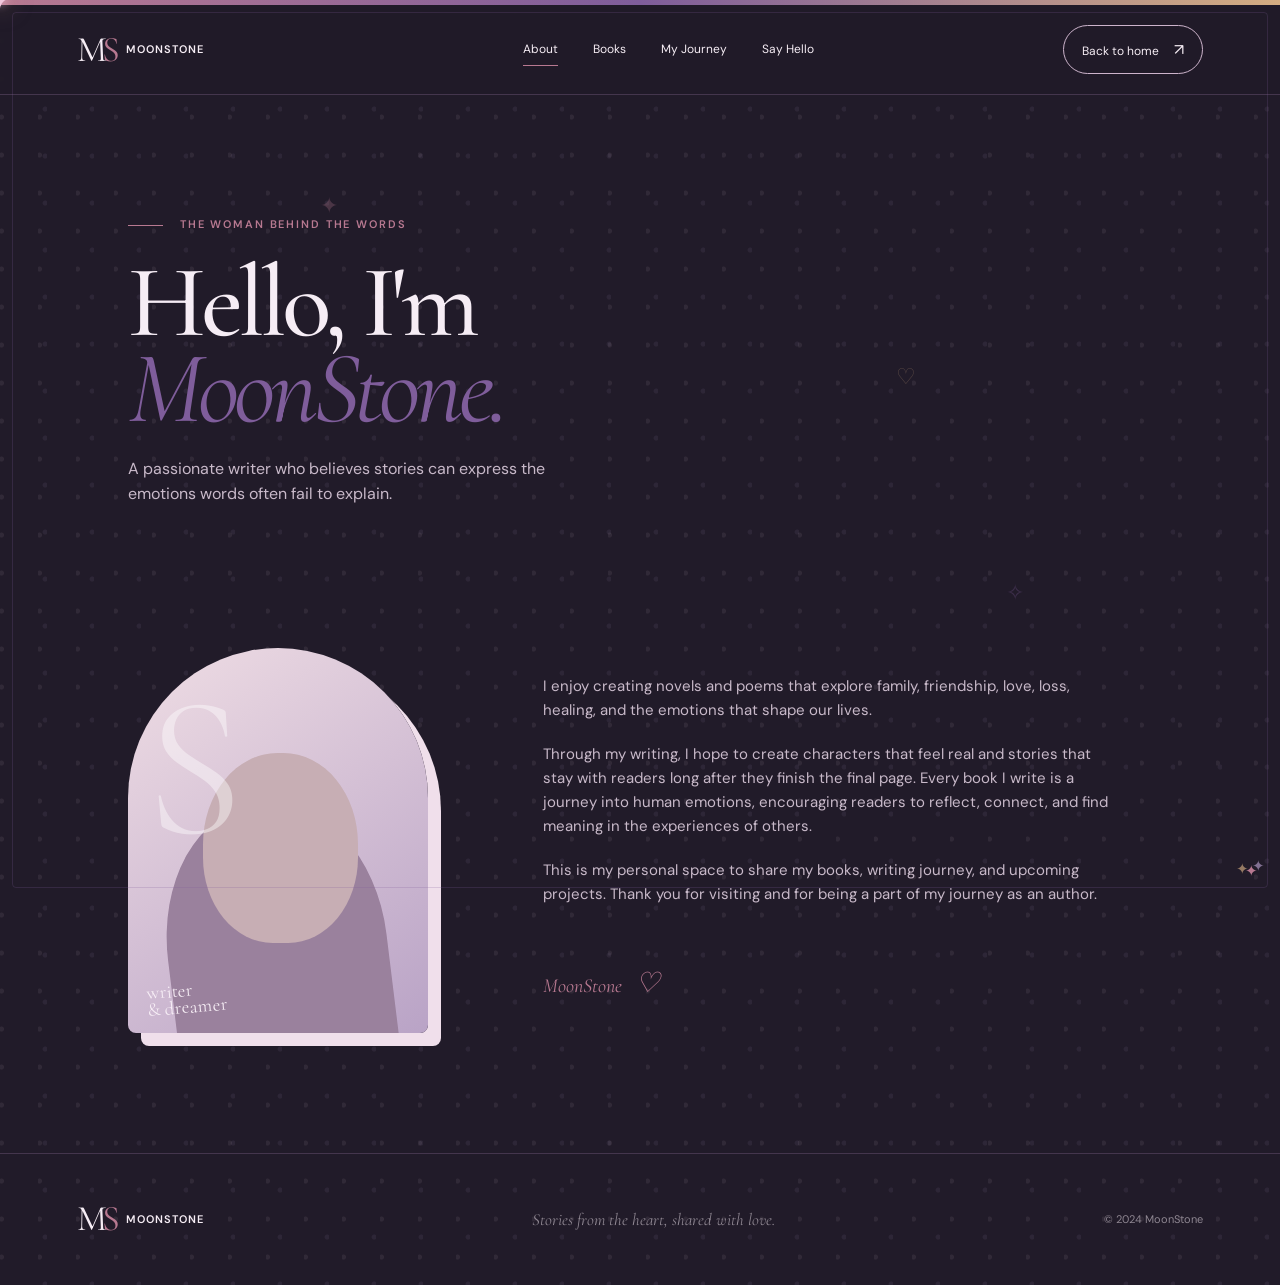
==== about.html @ 5fb84094 "Update author branding to MoonStone" ====
<!doctype html><html lang="en"><head><meta charset="UTF-8" /><meta name="viewport" content="width=device-width, initial-scale=1.0" /><title>About — Shravani Veldurthi</title><link rel="preconnect" href="https://fonts.googleapis.com" /><link rel="preconnect" href="https://fonts.gstatic.com" crossorigin /><link href="https://fonts.googleapis.com/css2?family=Cormorant+Garamond:wght@400;500;600;700&family=DM+Sans:wght@400;500;600;700&display=swap" rel="stylesheet" /><link rel="stylesheet" href="styles.css" /></head><body><div class="topline"></div><header class="site-header"><a class="brand" href="index.html"><span class="brand-mark">S<span>V</span></span><span class="brand-name">Shravani<br /><em>Veldurthi</em></span></a><nav class="nav" id="site-nav"><a href="about.html" class="active">About</a><a href="books.html">Books</a><a href="journey.html">My Journey</a><a href="contact.html">Say Hello</a></nav><a class="nav-cta" href="index.html">Back to home <span>↗</span></a><button class="menu-button" aria-label="Open menu" aria-expanded="false">☰</button></header><main class="inner-page simple-page"><section class="page-hero"><p class="eyebrow"><span class="eyebrow-line"></span> The woman behind the words</p><h1>Hello, I'm<br /><i>Shravani.</i></h1><p>A passionate writer who believes stories can express the emotions words often fail to explain.</p></section><section class="simple-content"><div class="portrait small-portrait"><div class="portrait-letter">S</div><div class="portrait-doodle">writer<br />& dreamer</div></div><div><p>I enjoy creating novels and poems that explore family, friendship, love, loss, healing, and the emotions that shape our lives.</p><p>Through my writing, I hope to create characters that feel real and stories that stay with readers long after they finish the final page. Every book I write is a journey into human emotions, encouraging readers to reflect, connect, and find meaning in the experiences of others.</p><p>This is my personal space to share my books, writing journey, and upcoming projects. Thank you for visiting and for being a part of my journey as an author.</p><div class="signature">Shravani <span>♡</span></div></div></section></main><footer class="footer"><div class="brand"><span class="brand-mark">S<span>V</span></span><span class="brand-name">Shravani<br /><em>Veldurthi</em></span></div><p>Stories from the heart, shared with love.</p><span>© 2024 Shravani Veldurthi</span></footer><script src="script.js"></script></body></html>
---- styles.css ----
:root{--ink:#2e2634;--lavender:#c1a8d7;--lavender-dark:#7f5d9b;--lilac:#f4edf6;--cream:#fffafc;--muted:#756d79;--white:#fff;--blush:#ead0dc;--rose:#b87991;--gold:#d4ad82}*{box-sizing:border-box}html{scroll-behavior:smooth}body{margin:0;background:var(--cream);color:var(--ink);font-family:'DM Sans',sans-serif;font-size:15px;line-height:1.6;background-image:radial-gradient(circle at 4% 8%,rgba(234,208,220,.24) 0 2px,transparent 3px),radial-gradient(circle at 96% 32%,rgba(193,168,215,.18) 0 2px,transparent 3px);background-size:38px 38px,47px 47px}.topline{height:5px;background:linear-gradient(90deg,var(--rose),var(--lavender-dark),var(--gold))}.site-header{height:90px;display:flex;align-items:center;justify-content:space-between;padding:0 6vw;border-bottom:1px solid #eadfe9;background:rgba(255,250,252,.92);position:sticky;top:0;z-index:5;backdrop-filter:blur(12px)}.brand{display:flex;align-items:center;gap:11px;color:var(--ink);text-decoration:none}.brand-mark{font-family:'Cormorant Garamond',serif;font-size:36px;line-height:1;letter-spacing:-5px}.brand-mark span{color:var(--rose)}.brand-name{font-size:11px;line-height:1.1;letter-spacing:.09em;text-transform:uppercase;font-weight:600}.brand-name em{font-family:'Cormorant Garamond',serif;font-size:16px;text-transform:none;letter-spacing:.03em;font-weight:600}.nav{display:flex;gap:35px;margin-left:70px}.nav a,.nav-cta{font-size:12px;color:var(--ink);text-decoration:none}.nav a{position:relative}.nav a:after{content:'';position:absolute;bottom:-7px;left:0;width:0;height:1px;background:var(--rose);transition:.3s}.nav a:hover:after{width:100%}.nav-cta{border:1px solid #cdb4cc;border-radius:30px;padding:11px 18px}.nav-cta span,.button span{font-size:16px;margin-left:12px}.menu-button{display:none;border:0;background:transparent;font-size:22px}.section-pad{padding:110px 10vw}.hero{min-height:650px;display:grid;grid-template-columns:1fr 1fr;gap:7vw;align-items:center;padding-top:86px;position:relative}.hero:after{content:'✿';position:absolute;right:5vw;bottom:45px;color:var(--rose);font-size:24px;opacity:.55;transform:rotate(18deg)}.eyebrow,.kicker{font-size:11px;letter-spacing:.17em;text-transform:uppercase;color:var(--rose);font-weight:600}.eyebrow-line{display:inline-block;width:35px;height:1px;background:currentColor;vertical-align:middle;margin-right:12px}.hero h1{font-family:'Cormorant Garamond',serif;font-size:clamp(62px,6.5vw,100px);font-weight:500;line-height:.87;letter-spacing:-.05em;margin:26px 0 28px}.hero h1 i,.about h2 i,.book h2 i,.journey h2 i{font-weight:400;color:var(--lavender-dark)}.hero-intro{max-width:410px;color:var(--muted);font-size:16px}.hero-actions{display:flex;align-items:center;gap:28px;margin-top:38px}.button{display:inline-flex;align-items:center;padding:15px 19px;text-decoration:none;font-size:12px;font-weight:600;letter-spacing:.02em;transition:transform .25s,background .25s;border-radius:3px}.button:hover{transform:translateY(-3px)}.button-dark{background:var(--ink);color:#fff;border-radius:30px;box-shadow:0 8px 20px rgba(46,38,52,.14)}.button-light{background:var(--blush);color:#2d2537;margin-top:35px;border-radius:30px}.button-white{background:#fff;color:var(--ink);margin-top:28px;border-radius:30px}.text-link{font-size:12px;text-decoration:none;color:var(--ink)}.text-link span{color:var(--rose);margin-left:10px}.underlined{display:inline-block;border-bottom:1px solid #c6a3b3;padding-bottom:4px;margin-top:14px}.hero-art{height:480px;background:#b6a0cf;position:relative;overflow:hidden;border-radius:145px 145px 5px 5px;box-shadow:18px 18px 0 rgba(234,208,220,.55);background:radial-gradient(circle at 70% 30%,#efd8e9 0 4%,transparent 5%),linear-gradient(145deg,#bda0d5,#765b96)}.hero-art:before{content:'♡';position:absolute;top:26px;left:31px;color:#f8e7ec;font-size:28px;opacity:.7}.hero-art:after{content:'✿';position:absolute;right:28px;bottom:30px;color:#f2d8b1;font-size:30px;opacity:.8}.moon{position:absolute;width:255px;height:255px;border-radius:50%;background:#f4e8da;right:15%;top:65px;box-shadow:0 0 0 1px #f5e9dc,0 0 40px rgba(255,245,228,.45)}.moon:after{content:'';position:absolute;width:255px;height:255px;border-radius:50%;background:#9177af;right:-18px;top:-10px}.hero-orbit{position:absolute;border:1px solid rgba(255,255,255,.5);border-radius:50%;transform:rotate(-25deg)}.orbit-one{width:510px;height:150px;right:-60px;top:118px}.orbit-two{width:580px;height:175px;right:-90px;top:100px;opacity:.5}.star{position:absolute;color:#fdf1df;font-size:15px}.star:after{content:'✦'}.star-a{top:72px;left:16%}.star-b{top:200px;right:9%}.star-c{top:38px;right:10%;font-size:10px}.star-d{top:307px;left:9%;font-size:9px}.balcony-scene{position:absolute;bottom:0;left:0;width:100%;height:170px;background:#50415c}.building{position:absolute;bottom:0;background:#655470;width:140px;height:220px}.building-left{left:-15px}.building-right{right:-10px;width:200px;height:150px}.window{position:absolute;width:15px;height:26px;background:#d2b886;box-shadow:0 0 13px #e1c890}.w-1{top:40px;left:47px}.w-2{top:94px;left:75px}.w-3{top:135px;left:32px}.w-4{top:34px;left:40px}.w-5{top:78px;left:110px}.balcony-rail{position:absolute;bottom:48px;left:30%;width:68%;height:43px;border-top:6px solid #d1b78e;display:flex;justify-content:space-around}.balcony-rail span{height:38px;width:4px;background:#d1b78e}.balcony-rail b{position:absolute;width:125px;height:62px;border:4px solid #d1b78e;border-bottom:0;right:10%;top:-49px}.balcony-plant{position:absolute;bottom:48px;right:24%;color:#aea58a}.balcony-plant i{position:absolute;background:#99a98e;width:18px;height:50px;border-radius:80% 0 80% 0;bottom:0;transform:rotate(-35deg);left:5px}.balcony-plant i:nth-child(2){transform:rotate(35deg);left:18px}.balcony-plant i:nth-child(3){transform:rotate(5deg);left:35px}.balcony-plant em{position:absolute;width:48px;height:15px;border-radius:50%;background:#76625f;bottom:-7px;left:2px}.art-caption{position:absolute;left:30px;bottom:20px;color:#f9eee2;font-family:'Cormorant Garamond',serif;font-style:italic;font-size:16px;line-height:1.1}.marquee{background:linear-gradient(90deg,#7f5d9b,#a87598,#7f5d9b);color:#fff6fb;padding:15px 0;overflow:hidden;white-space:nowrap;display:flex;justify-content:space-around;letter-spacing:.12em;text-transform:uppercase;font-size:10px}.marquee b{color:#f2d8b1}.section-label{font-size:10px;color:#8f8592;letter-spacing:.15em;text-transform:uppercase;border-top:1px solid #ded7df;padding-top:16px}.section-flourish{float:right;font-size:17px;color:var(--rose);letter-spacing:0}.about-layout{display:grid;grid-template-columns:1fr 1.25fr;gap:11vw;align-items:center;margin-top:80px}.portrait-wrap{position:relative;width:300px;justify-self:center}.portrait{height:385px;background:linear-gradient(145deg,#efdde4,#b9a3c6);position:relative;overflow:hidden;border-radius:150px 150px 8px 8px;box-shadow:13px 13px 0 #f0dfeb}.portrait:before{content:'';position:absolute;width:220px;height:300px;background:#9a819d;border-radius:48% 48% 0 0;bottom:-70px;left:40px;transform:rotate(-7deg)}.portrait:after{content:'';position:absolute;width:155px;height:190px;background:#c7aeb4;border-radius:48% 48% 45% 45%;bottom:90px;left:75px}.portrait-letter{font-family:'Cormorant Garamond';font-size:200px;position:absolute;z-index:1;color:rgba(255,255,255,.42);top:-40px;left:17px}.portrait-doodle{position:absolute;z-index:2;left:19px;bottom:18px;color:#f6edf5;font-family:'Cormorant Garamond';font-size:19px;line-height:.9;transform:rotate(-5deg)}.portrait-note{position:absolute;right:-35px;bottom:30px;font-family:'Cormorant Garamond';font-style:italic;color:var(--rose);font-size:19px;transform:rotate(-8deg)}.about h2,.book h2,.journey h2{font-family:'Cormorant Garamond',serif;font-size:clamp(44px,5vw,70px);line-height:.92;font-weight:500;letter-spacing:-.04em;margin:20px 0 30px}.about-copy>p:not(.kicker){color:var(--muted);max-width:560px}.book{background:#44344f;color:#f9f2ed;position:relative;overflow:hidden}.book:after{content:'✿';position:absolute;right:9vw;top:80px;color:#d4ad82;font-size:44px;opacity:.25}.light-label{color:#b6a9bb;border-color:#756a7d}.book-layout{display:grid;grid-template-columns:1fr 1fr;gap:10vw;align-items:center;margin-top:70px}.book-visual{display:flex;justify-content:center}.book-cover{width:270px;height:400px;background:linear-gradient(145deg,#966da9,#4d3b61);position:relative;padding:25px 22px;color:#f8eadb;box-shadow:-13px 12px 0 #c99ab1, -28px 26px 35px rgba(0,0,0,.25);overflow:hidden;transform:rotate(-2deg);transition:transform .4s}.book-cover:hover{transform:rotate(1deg) translateY(-7px)}.book-cover:before{content:'';position:absolute;inset:13px;border:1px solid rgba(248,234,219,.5)}.cover-stars,.cover-kicker,.cover-author{position:relative;text-align:center;letter-spacing:.13em;font-size:8px}.cover-kicker{margin-top:42px;font-family:'Cormorant Garamond';font-style:italic;font-size:15px;letter-spacing:0}.book-cover h3{position:relative;font-family:'Cormorant Garamond';font-weight:500;font-size:34px;line-height:.81;text-align:center;margin:12px 0}.book-cover h3 i{font-weight:400}.cover-illustration{height:105px;position:relative;margin-top:12px}.cover-moon{position:absolute;width:108px;height:108px;background:#eadac7;border-radius:50%;left:60px;top:0}.cover-moon:after{content:'';position:absolute;right:-10px;top:-3px;width:108px;height:108px;background:#715686;border-radius:50%}.cover-balcony{position:absolute;width:150px;height:30px;border:3px solid #e4c99e;border-bottom:0;bottom:6px;left:37px}.cover-flower{position:absolute;color:#d2bd86;font-size:25px;bottom:27px}.f-one{left:25px}.f-two{right:26px}.cover-author{position:absolute;bottom:25px;left:0;width:100%}.book-copy h2{color:#fff3e8}.book-description{color:#d0c5d4;max-width:510px}.lavender-kicker{color:#e6b8cd}.book-meta{display:flex;gap:38px;margin-top:34px;border-top:1px solid #71647b;padding-top:21px}.book-meta div{display:flex;flex-direction:column;gap:7px}.book-meta span{font-size:10px;text-transform:uppercase;letter-spacing:.13em;color:#ab9bb2}.book-meta strong{font-size:12px;font-weight:500;color:#f5e9e0}.journey-grid{display:grid;grid-template-columns:1fr 1fr;gap:11vw;margin-top:70px}.journey-copy{max-width:450px;color:var(--muted)}.scribble,.signature{font-family:'Cormorant Garamond';font-style:italic;color:var(--rose);font-size:20px;margin-top:55px}.scribble span,.signature span{font-size:28px;margin-left:8px}.journey-cards{display:grid;grid-template-columns:repeat(3,1fr);gap:15px;margin-top:85px}.journey-card{padding:26px;background:#f5edf6;min-height:180px;border-radius:4px}.journey-card span{font-size:11px;color:#a796b3}.journey-card h3{font-family:'Cormorant Garamond';font-size:32px;font-weight:500;margin:28px 0 4px}.journey-card p{color:var(--muted);font-size:13px;margin:0}.featured-card{background:var(--blush);transform:translateY(-18px)}.featured-card span,.featured-card p{color:#5c4a6b}.contact{background:linear-gradient(135deg,#7f5d9b,#9a729f);color:#f9f0f4;text-align:center;position:relative;overflow:hidden}.contact-inner{position:relative;z-index:1}.light-eyebrow{color:#f4dce8}.contact h2{font-family:'Cormorant Garamond';font-weight:500;font-size:clamp(52px,7vw,90px);line-height:.85;letter-spacing:-.05em;margin:25px 0 20px}.contact p:not(.eyebrow){color:#f0dfe9}.contact-orbit{position:absolute;width:620px;height:620px;border:1px solid rgba(255,255,255,.14);border-radius:50%;left:50%;top:50%;transform:translate(-50%,-50%);box-shadow:0 0 0 30px rgba(255,255,255,.03),0 0 0 70px rgba(255,255,255,.025)}.footer{padding:35px 6vw;display:flex;align-items:center;justify-content:space-between;border-top:1px solid #e9e1e8;color:#8e8691;font-size:11px}.footer .brand{color:var(--ink)}.footer p{font-family:'Cormorant Garamond';font-size:17px;font-style:italic}.reveal{opacity:0;transform:translateY(20px);transition:opacity .8s,transform .8s}.reveal.visible{opacity:1;transform:none}
@media(max-width:800px){.site-header{height:74px;padding:0 6vw}.nav,.nav-cta{display:none}.menu-button{display:block}.nav.open{position:absolute;display:flex;flex-direction:column;gap:18px;top:73px;left:0;right:0;background:var(--cream);padding:24px 6vw;border-bottom:1px solid #ddd}.hero,.about-layout,.book-layout,.journey-grid{grid-template-columns:1fr}.section-pad{padding:75px 8vw}.hero{padding-top:60px;gap:55px}.hero-art{height:390px}.about-layout,.book-layout{gap:55px;margin-top:50px}.portrait-wrap{width:260px}.portrait{height:335px}.book-copy{order:-1}.book{padding-bottom:100px}.journey-cards{grid-template-columns:1fr;margin-top:50px}.featured-card{transform:none}.footer{flex-wrap:wrap;gap:20px}.footer p{order:3;width:100%;text-align:center}.book-meta{gap:18px;flex-wrap:wrap}}

.published-book{display:grid;grid-template-columns:250px 1fr;gap:7vw;align-items:center;margin-top:105px;padding-top:65px;border-top:1px solid #756a7d}.published-cover{height:350px;width:236px;position:relative;overflow:hidden;display:flex;flex-direction:column;align-items:center;justify-content:flex-start;padding:62px 20px 22px;color:#e5b75f;background:linear-gradient(145deg,#20466b 0%,#244b6d 34%,#8e184e 72%,#251e45 100%);box-shadow:15px 16px 0 #bd819e,27px 28px 35px rgba(0,0,0,.24);transform:rotate(2deg)}.published-cover:before{content:'';position:absolute;inset:0;background:linear-gradient(118deg,transparent 0 23%,rgba(194,28,92,.75) 24% 31%,transparent 32% 48%,rgba(18,102,140,.65) 49% 57%,transparent 58% 72%,rgba(188,25,86,.65) 73% 78%,transparent 79%);mix-blend-mode:screen;opacity:.8}.published-cover:after{content:'';position:absolute;inset:0;background:linear-gradient(80deg,transparent 0 36%,rgba(0,0,0,.15) 40% 45%,transparent 50% 100%);opacity:.8}.paint-stroke{position:absolute;width:80px;height:230px;border-radius:50%;filter:blur(18px);opacity:.45}.stroke-one{background:#d61863;left:16px;top:130px;transform:rotate(31deg)}.stroke-two{background:#20729c;right:15px;top:-20px;transform:rotate(22deg)}.stroke-three{background:#a72a69;right:56px;bottom:-70px;transform:rotate(-15deg)}.published-title,.published-subtitle,.published-author{position:relative;z-index:1;text-align:center;font-family:'Cormorant Garamond',serif}.published-title{font-size:28px;line-height:1;letter-spacing:.02em}.published-subtitle{font-size:17px;margin-top:25px}.published-author{font-size:17px;margin-top:auto}.published-copy{max-width:540px}.published-copy h3{font-family:'Cormorant Garamond',serif;font-size:clamp(45px,5vw,68px);font-weight:500;line-height:.9;margin:16px 0 25px;color:#fff3e8}.published-copy h3 i{color:#edbed1;font-weight:400}.published-copy>p:not(.kicker){color:#d0c5d4}.published-copy .button{margin-top:16px}
@media(max-width:800px){.published-book{grid-template-columns:1fr;gap:50px;margin-top:75px}.published-cover{justify-self:center}.published-copy{max-width:none}}

.nav a.active{color:var(--rose)}.nav a.active:after{width:100%}.inner-page{min-height:calc(100vh - 180px)}.page-hero{padding:110px 10vw 85px;max-width:900px}.page-hero h1{font-family:'Cormorant Garamond',serif;font-size:clamp(62px,8vw,110px);font-weight:500;line-height:.84;letter-spacing:-.05em;margin:25px 0}.page-hero h1 i,.shelf-copy h2 i{font-weight:400;color:var(--lavender-dark)}.page-hero>p:last-child{max-width:450px;color:var(--muted);font-size:16px}.shelf-book{padding:75px 10vw;display:grid;grid-template-columns:300px 1fr;gap:9vw;align-items:center}.published-shelf{background:#44344f;color:#f9f2ed}.upcoming-shelf{background:#f5edf6}.shelf-book:nth-child(odd){min-height:550px}.shelf-copy{max-width:570px}.shelf-copy h2{font-family:'Cormorant Garamond',serif;font-size:clamp(52px,6vw,86px);font-weight:500;line-height:.86;letter-spacing:-.05em;margin:20px 0 30px}.shelf-copy p:not(.kicker){color:var(--muted);max-width:530px}.published-shelf .shelf-copy p:not(.kicker){color:#d0c5d4}.upcoming-shelf .book-cover{justify-self:center}.simple-content{padding:40px 10vw 120px;display:grid;grid-template-columns:300px 1fr;gap:9vw;align-items:center}.simple-content>div:last-child{max-width:570px;color:var(--muted)}.small-portrait{width:300px}.simple-content p{margin:0 0 20px}.page-cards{padding:10px 10vw 80px;margin:0}.page-cards .journey-card{min-height:220px}.journey-note{padding-top:60px}.quote-mark{font-family:'Cormorant Garamond';font-size:160px;line-height:.6;color:var(--rose)}.contact-page{padding:80px 10vw}.contact-card{min-height:600px;background:linear-gradient(135deg,#7f5d9b,#af7d9e);color:#fff5f8;position:relative;overflow:hidden;display:flex;flex-direction:column;align-items:center;justify-content:center;text-align:center;border-radius:180px 180px 8px 8px}.contact-card h1{font-family:'Cormorant Garamond';font-size:clamp(65px,9vw,120px);font-weight:500;line-height:.82;letter-spacing:-.05em;margin:24px 0}.contact-card h1 i{font-weight:400;color:#f4cad9}.contact-card>p:not(.eyebrow){color:#f3dce8}.contact-card .button,.contact-card .eyebrow{position:relative;z-index:1}.contact-card .contact-orbit{width:600px;height:600px}.contact-card .light-eyebrow{color:#f4dce8}
@media(max-width:800px){.page-hero{padding:72px 8vw 58px}.shelf-book{grid-template-columns:1fr;padding:65px 8vw;gap:55px}.shelf-book .published-cover,.shelf-book .book-cover{justify-self:center}.simple-content{grid-template-columns:1fr;padding:25px 8vw 80px;gap:55px}.small-portrait{width:260px}.page-cards{padding:15px 8vw 60px}.contact-page{padding:45px 8vw}.contact-card{min-height:520px;border-radius:120px 120px 8px 8px}.contact-card .contact-orbit{width:440px;height:440px}}

/* A soft ornamental frame and a little depth for the interactive experience. */
body:before{content:'';position:fixed;inset:12px;border:1px solid rgba(127,93,155,.22);border-radius:4px;pointer-events:none;z-index:20}body:after{content:'✦';position:fixed;right:22px;bottom:17px;color:var(--rose);font-size:15px;pointer-events:none;z-index:21;text-shadow:-9px -2px 0 rgba(212,173,130,.65),7px -5px 0 rgba(193,168,215,.6)}.hero-art,.book-cover,.published-cover,.journey-card,.contact-card{transform-style:preserve-3d;will-change:transform}.hero-art{transition:transform .18s ease-out,box-shadow .3s}.hero-art:hover{box-shadow:22px 24px 0 rgba(234,208,220,.55),0 25px 40px rgba(80,52,100,.18)}.book-cover,.published-cover{transition:transform .18s ease-out,box-shadow .3s}.book-cover:hover,.published-cover:hover{box-shadow:-13px 12px 0 #c99ab1,-28px 34px 40px rgba(0,0,0,.3)}.journey-card{transition:transform .25s ease,box-shadow .25s ease}.journey-card:hover{transform:translateY(-10px) rotateX(3deg) rotateY(-3deg);box-shadow:12px 18px 25px rgba(100,73,112,.13)}.featured-card:hover{transform:translateY(-25px) rotateX(3deg) rotateY(3deg)}.contact-card{transition:transform .18s ease-out}.contact-card:before{content:'✿';position:absolute;top:25px;right:42px;color:#f4d7e0;font-size:32px;opacity:.65;transform:rotate(18deg)}
@media(max-width:800px){body:before{inset:7px}body:after{right:13px;bottom:8px}.hero-art:hover,.book-cover:hover,.published-cover:hover,.contact-card:hover{transform:none}.journey-card:hover{transform:translateY(-5px)}}
.image-cover{padding:0;background:none;display:block;line-height:0}.image-cover:before{display:none}.image-cover img{width:100%;height:100%;display:block;object-fit:cover}

/* The landing page is intentionally calm; its detail lives behind the navigation. */
.home-only main>.marquee,.home-only main>section:not(.hero){display:none}.home-only .hero{min-height:calc(100vh - 95px);padding-bottom:120px}.home-only .footer{display:none}

.cloud-field{position:fixed;inset:0;z-index:0;overflow:hidden;pointer-events:none;perspective:900px;transform:translate3d(var(--cloud-x,0),var(--cloud-y,0),0);transition:transform 1.6s ease-out}.site-header,main,.footer{position:relative;z-index:1}.cloud{position:absolute;display:block;width:190px;height:46px;border-radius:50px;background:linear-gradient(180deg,rgba(255,255,255,.74),rgba(236,218,241,.42));filter:blur(1.2px);opacity:.52;box-shadow:0 10px 23px rgba(139,98,157,.1),inset 0 5px 10px rgba(255,255,255,.45);animation:cloud-float 23s ease-in-out infinite alternate}.cloud:before,.cloud:after{content:'';position:absolute;border-radius:50%;background:inherit}.cloud:before{width:85px;height:85px;left:26px;bottom:7px}.cloud:after{width:114px;height:114px;right:21px;bottom:0}.cloud-one{left:-210px;top:19%;transform:scale(.8);animation-duration:31s}.cloud-two{right:-240px;top:48%;transform:scale(.62);opacity:.35;animation-duration:27s;animation-delay:-7s}.cloud-three{left:-250px;bottom:12%;transform:scale(.46);opacity:.27;animation-duration:37s;animation-delay:-15s}.cloud-sparkle{position:absolute;color:var(--rose);font-family:'Cormorant Garamond',serif;font-size:22px;opacity:.28;animation:sparkle-drift 8s ease-in-out infinite}.sparkle-one{top:21%;left:25%;animation-delay:-2s}.sparkle-two{top:64%;right:20%;animation-delay:-5s;color:var(--lavender-dark)}.sparkle-three{top:40%;left:70%;animation-delay:-7s;color:var(--gold)}@keyframes cloud-float{from{margin-left:-2vw;transform:translate3d(0,0,-40px) scale(.8)}to{margin-left:115vw;transform:translate3d(0,-25px,40px) scale(.92)}}@keyframes sparkle-drift{0%,100%{transform:translate3d(0,0,0) rotate(0deg);opacity:.16}50%{transform:translate3d(15px,-19px,25px) rotate(12deg);opacity:.42}}
@media(max-width:800px){.cloud-field{opacity:.72}.cloud{filter:blur(2px)}.cloud-sparkle{display:none}}

/* Signature interactions and a more editorial home-page rhythm. */
.reading-progress{position:fixed;top:0;left:0;width:100%;height:4px;background:transparent;z-index:30}.reading-progress span{display:block;width:0;height:100%;background:linear-gradient(90deg,var(--rose),var(--gold));box-shadow:0 0 12px rgba(184,121,145,.45);transition:width .12s linear}.theme-button{border:1px solid #d8c5d7;background:rgba(255,255,255,.38);color:var(--ink);border-radius:50%;width:35px;height:35px;cursor:pointer;font-size:17px;line-height:1;transition:transform .25s,background .25s}.theme-button:hover{transform:rotate(18deg) scale(1.08);background:var(--blush)}.signature-strip{display:grid;grid-template-columns:1fr 2.1fr 1fr;align-items:center;gap:4vw;padding-top:55px;padding-bottom:55px;background:rgba(255,255,255,.34);border-bottom:1px solid #eadfe9}.signature-stat{display:flex;flex-direction:column;gap:4px}.signature-stat:last-child{text-align:right}.signature-stat strong{font-family:'Cormorant Garamond',serif;font-size:48px;font-weight:500;line-height:1;color:var(--lavender-dark)}.signature-stat span{font-size:10px;letter-spacing:.14em;text-transform:uppercase;color:var(--muted)}.signature-quote{text-align:center;position:relative;padding:0 30px}.signature-quote p{font-family:'Cormorant Garamond',serif;font-size:clamp(24px,3vw,36px);font-style:italic;line-height:1.05;margin:0;color:var(--ink)}.quote-mark-small{position:absolute;left:0;top:-14px;color:var(--rose);font-family:'Cormorant Garamond',serif;font-size:56px;line-height:1}.quote-author{display:block;margin-top:12px;color:var(--rose);font-size:10px;letter-spacing:.12em;text-transform:uppercase}.night-mode{--ink:#f6edf5;--cream:#211b29;--muted:#c8b9c9;--lilac:#30273a;--blush:#5d4056;background-color:#211b29;background-image:radial-gradient(circle at 4% 8%,rgba(234,208,220,.08) 0 2px,transparent 3px),radial-gradient(circle at 96% 32%,rgba(193,168,215,.08) 0 2px,transparent 3px)}.night-mode .site-header{background:rgba(33,27,41,.9);border-color:#44364d}.night-mode .nav a,.night-mode .brand,.night-mode .text-link,.night-mode .theme-button{color:var(--ink)}.night-mode .theme-button{border-color:#65536d;background:rgba(255,255,255,.06)}.night-mode .signature-strip{background:rgba(255,255,255,.025);border-color:#44364d}.night-mode .journey-card{background:#30273a}.night-mode .featured-card{background:#5d4056}.night-mode .footer{border-color:#44364d}.night-mode body:before{border-color:rgba(220,183,224,.16)}
@media(max-width:800px){.theme-button{margin-left:auto;margin-right:12px}.signature-strip{grid-template-columns:1fr 1fr;gap:25px;padding-top:42px;padding-bottom:42px}.signature-quote{grid-column:1/-1;grid-row:1}.signature-stat:last-child{text-align:right}.signature-stat strong{font-size:38px}}

/* Keep the Love Under the Balcony Eclipse presentation clean and focused. */
.book-layout .book-meta,.upcoming-shelf .book-meta{display:none}
.instagram-link{position:relative;z-index:3;display:inline-flex;align-items:center;gap:8px;margin-top:20px;padding:12px 18px;border:1px solid rgba(255,238,246,.7);border-radius:999px;background:rgba(35,20,47,.32);box-shadow:0 8px 22px rgba(35,20,47,.2),inset 0 0 0 1px rgba(255,255,255,.08);color:#fff7fb;text-decoration:none;font-size:12px;font-weight:700;letter-spacing:.08em;text-shadow:0 1px 8px rgba(35,20,47,.65);transition:color .25s,background .25s,transform .25s,box-shadow .25s}.instagram-link:hover{color:#fff;background:rgba(35,20,47,.55);transform:translateY(-3px);box-shadow:0 12px 28px rgba(35,20,47,.3),0 0 18px rgba(244,202,217,.22)}

/* Immersive welcome scene: depth stays soft and editorial, never distracting. */
.home-only{perspective:1400px}.home-only .hero{isolation:isolate;transform-style:preserve-3d}.home-only .hero:before{content:'';position:absolute;inset:4% -7% 0;background:linear-gradient(rgba(193,168,215,.08) 1px,transparent 1px),linear-gradient(90deg,rgba(193,168,215,.08) 1px,transparent 1px);background-size:55px 55px;mask-image:linear-gradient(to bottom,transparent,black 35%,transparent);transform:rotateX(62deg) translateZ(-100px) translateY(100px);transform-origin:center bottom;pointer-events:none;z-index:-1}.home-only .hero-copy{transform:translateZ(35px);transition:transform .35s ease-out}.home-only .hero-art{transform:rotateY(-4deg) rotateX(2deg) translateZ(30px);box-shadow:18px 18px 0 rgba(234,208,220,.55),0 28px 55px rgba(65,40,83,.2)}.home-only .hero-art:before{z-index:2}.hero-badge{position:absolute;z-index:4;right:25px;top:24px;padding:9px 13px;border:1px solid rgba(255,247,238,.42);border-radius:999px;color:#fff6eb;background:rgba(49,33,66,.22);font-size:8px;letter-spacing:.14em;text-transform:uppercase;backdrop-filter:blur(5px);box-shadow:0 8px 20px rgba(48,31,67,.14)}.hero-badge span{color:#f2d8b1;padding:0 4px}.home-only .hero-actions .button,.home-only .hero-actions .text-link{will-change:transform}.cursor-glow{position:fixed;z-index:0;width:320px;height:320px;border-radius:50%;pointer-events:none;background:radial-gradient(circle,rgba(211,170,216,.18),rgba(211,170,216,0) 68%);transform:translate(-50%,-50%);mix-blend-mode:screen;opacity:0;transition:opacity .4s}.home-only .cursor-glow{opacity:1}.night-mode .home-only .hero:before{background:linear-gradient(rgba(193,168,215,.11) 1px,transparent 1px),linear-gradient(90deg,rgba(193,168,215,.11) 1px,transparent 1px)}
@media(max-width:800px){.home-only .hero:before{display:none}.home-only .hero-art{transform:none}.hero-badge{right:16px;top:16px;font-size:7px}.home-only .hero-copy{transform:none}.cursor-glow{display:none}}
.home-only .star-cursor{display:block}.star-cursor{display:none;position:fixed;z-index:50;left:0;top:0;width:28px;height:28px;pointer-events:none;color:#f2c9dd;font-size:25px;line-height:28px;text-align:center;transform:translate(-50%,-50%);filter:drop-shadow(0 0 5px rgba(242,201,221,.8)) drop-shadow(0 0 12px rgba(212,173,130,.55));transition:transform .12s ease-out,color .25s}.star-cursor.is-hovering{color:#f2d8a7;transform:translate(-50%,-50%) scale(1.35) rotate(18deg)}.cursor-spark{position:fixed;z-index:49;pointer-events:none;color:#d7b1da;font-size:11px;animation:cursor-sparkle .7s ease-out forwards}@keyframes cursor-sparkle{0%{opacity:.9;transform:translate(-50%,-50%) scale(.5) rotate(0)}100%{opacity:0;transform:translate(-50%,-80%) scale(1.2) rotate(80deg)}}
.home-only,.home-only a,.home-only button{cursor:none}
@media(max-width:800px){.home-only,.home-only a,.home-only button{cursor:auto}}
.star-cursor{display:block}body,body a,body button{cursor:none}
@media(max-width:800px){body,body a,body button{cursor:auto}.star-cursor{display:none}}
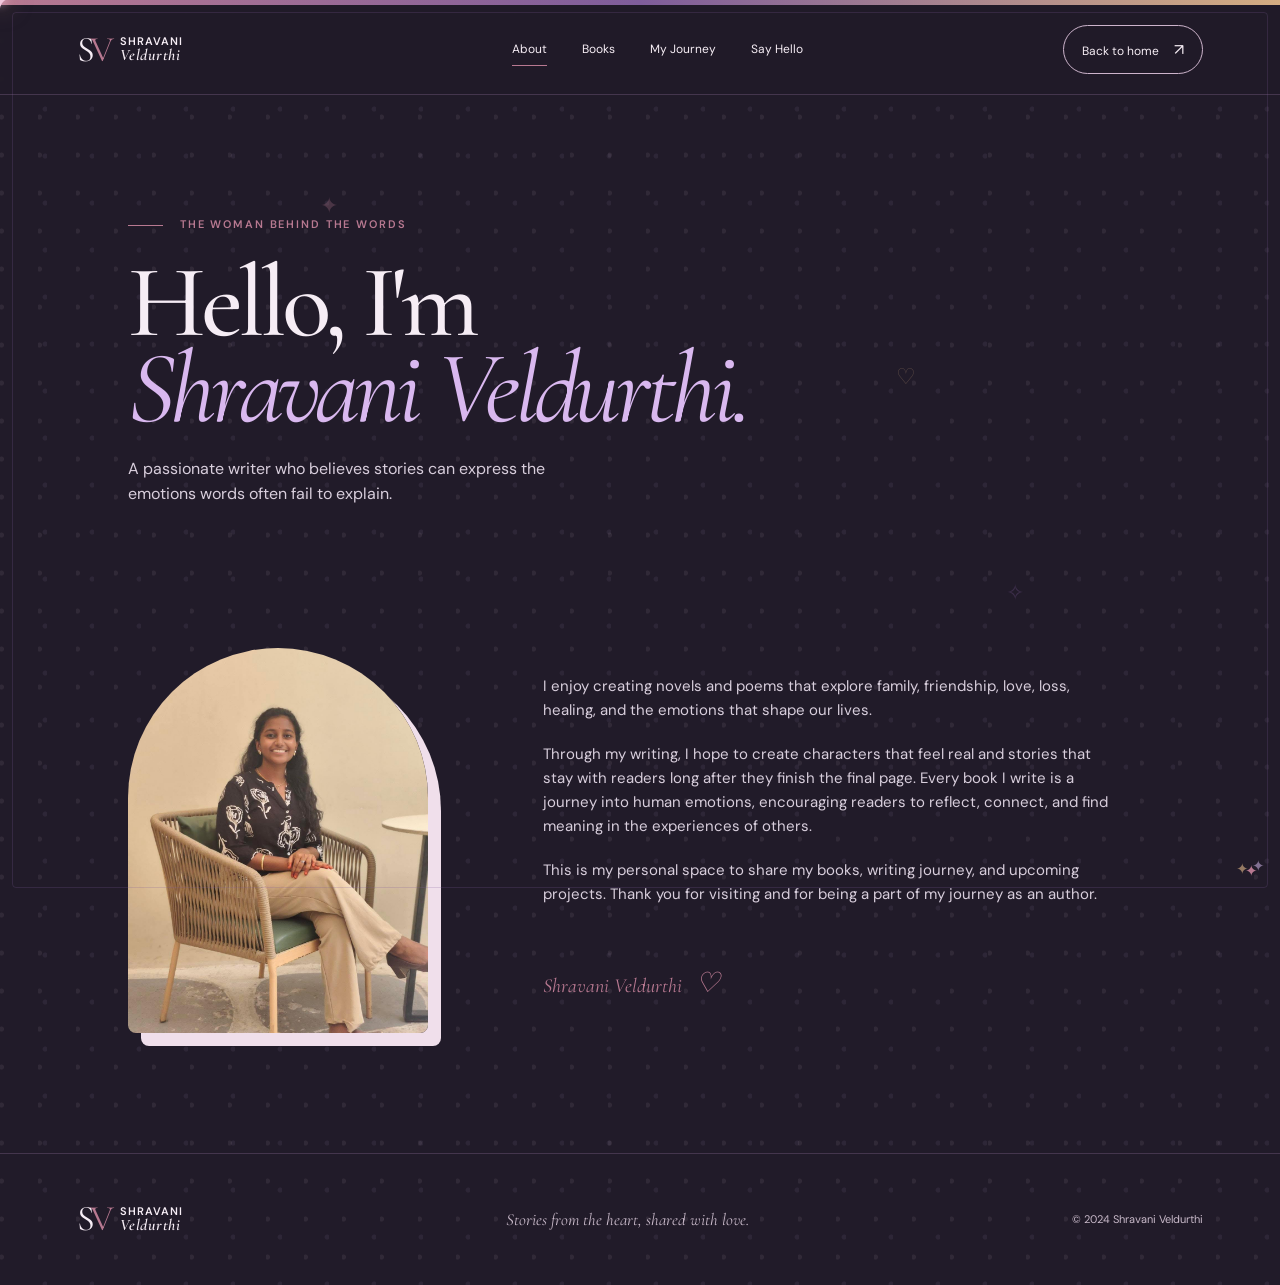
==== commit e67f9b31: "Update MoonStone website" ====
--- a/about.html
+++ b/about.html
@@ -1 +1,19 @@
-<!doctype html><html lang="en"><head><meta charset="UTF-8" /><meta name="viewport" content="width=device-width, initial-scale=1.0" /><title>About — Shravani Veldurthi</title><link rel="preconnect" href="https://fonts.googleapis.com" /><link rel="preconnect" href="https://fonts.gstatic.com" crossorigin /><link href="https://fonts.googleapis.com/css2?family=Cormorant+Garamond:wght@400;500;600;700&family=DM+Sans:wght@400;500;600;700&display=swap" rel="stylesheet" /><link rel="stylesheet" href="styles.css" /></head><body><div class="topline"></div><header class="site-header"><a class="brand" href="index.html"><span class="brand-mark">S<span>V</span></span><span class="brand-name">Shravani<br /><em>Veldurthi</em></span></a><nav class="nav" id="site-nav"><a href="about.html" class="active">About</a><a href="books.html">Books</a><a href="journey.html">My Journey</a><a href="contact.html">Say Hello</a></nav><a class="nav-cta" href="index.html">Back to home <span>↗</span></a><button class="menu-button" aria-label="Open menu" aria-expanded="false">☰</button></header><main class="inner-page simple-page"><section class="page-hero"><p class="eyebrow"><span class="eyebrow-line"></span> The woman behind the words</p><h1>Hello, I'm<br /><i>Shravani.</i></h1><p>A passionate writer who believes stories can express the emotions words often fail to explain.</p></section><section class="simple-content"><div class="portrait small-portrait"><div class="portrait-letter">S</div><div class="portrait-doodle">writer<br />& dreamer</div></div><div><p>I enjoy creating novels and poems that explore family, friendship, love, loss, healing, and the emotions that shape our lives.</p><p>Through my writing, I hope to create characters that feel real and stories that stay with readers long after they finish the final page. Every book I write is a journey into human emotions, encouraging readers to reflect, connect, and find meaning in the experiences of others.</p><p>This is my personal space to share my books, writing journey, and upcoming projects. Thank you for visiting and for being a part of my journey as an author.</p><div class="signature">Shravani <span>♡</span></div></div></section></main><footer class="footer"><div class="brand"><span class="brand-mark">S<span>V</span></span><span class="brand-name">Shravani<br /><em>Veldurthi</em></span></div><p>Stories from the heart, shared with love.</p><span>© 2024 Shravani Veldurthi</span></footer><script src="script.js"></script></body></html>
+<!doctype html>
+<html lang="en">
+<head>
+  <meta charset="UTF-8" />
+  <meta name="viewport" content="width=device-width, initial-scale=1.0" />
+  <title>About — Shravani Veldurthi</title>
+  <link rel="preconnect" href="https://fonts.googleapis.com" />
+  <link rel="preconnect" href="https://fonts.gstatic.com" crossorigin />
+  <link href="https://fonts.googleapis.com/css2?family=Cormorant+Garamond:wght@400;500;600;700&family=DM+Sans:wght@400;500;600;700&display=swap" rel="stylesheet" />
+  <link rel="stylesheet" href="styles.css" />
+</head>
+<body>
+  <div class="topline"></div>
+  <header class="site-header"><a class="brand" href="index.html"><span class="brand-mark">S<span>V</span></span><span class="brand-name">Shravani<br /><em>Veldurthi</em></span></a><nav class="nav" id="site-nav"><a href="about.html" class="active">About</a><a href="books.html">Books</a><a href="journey.html">My Journey</a><a href="contact.html">Say Hello</a></nav><a class="nav-cta" href="index.html">Back to home <span>↗</span></a><button class="menu-button" aria-label="Open menu" aria-expanded="false">☰</button></header>
+  <main class="inner-page simple-page"><section class="page-hero"><p class="eyebrow"><span class="eyebrow-line"></span> The woman behind the words</p><h1>Hello, I'm<br /><i>Shravani Veldurthi.</i></h1><p>A passionate writer who believes stories can express the emotions words often fail to explain.</p></section><section class="simple-content"><div class="portrait small-portrait"><div class="portrait-letter">S</div><div class="portrait-doodle">writer<br />&amp; dreamer</div></div><div><p>I enjoy creating novels and poems that explore family, friendship, love, loss, healing, and the emotions that shape our lives.</p><p>Through my writing, I hope to create characters that feel real and stories that stay with readers long after they finish the final page. Every book I write is a journey into human emotions, encouraging readers to reflect, connect, and find meaning in the experiences of others.</p><p>This is my personal space to share my books, writing journey, and upcoming projects. Thank you for visiting and for being a part of my journey as an author.</p><div class="signature">Shravani Veldurthi <span>♡</span></div></div></section></main>
+  <footer class="footer"><div class="brand"><span class="brand-mark">S<span>V</span></span><span class="brand-name">Shravani<br /><em>Veldurthi</em></span></div><p>Stories from the heart, shared with love.</p><span>© 2024 Shravani Veldurthi</span></footer>
+  <script src="script.js"></script>
+</body>
+</html>
--- a/styles.css
+++ b/styles.css
@@ -34,3 +34,12 @@
 @media(max-width:800px){.home-only,.home-only a,.home-only button{cursor:auto}}
 .star-cursor{display:block}body,body a,body button{cursor:none}
 @media(max-width:800px){body,body a,body button{cursor:auto}.star-cursor{display:none}}
+ .published-cover.image-cover:after{display:none}
+/* Improve contrast for all content when night mode is active. */
+.night-mode .section-label{color:#cfc4d5;border-color:#5a4a63}
+.night-mode .page-hero>p:last-child,.night-mode .simple-content>div:last-child,.night-mode .journey-copy{color:#d8cedc}
+.night-mode .page-hero h1 i,.night-mode .shelf-copy h2 i{color:#d9b8ef}
+.night-mode .shelf-copy p:not(.kicker){color:#d8cedc}
+.night-mode .upcoming-shelf{background:#30273a;color:#f6edf5}
+.night-mode .upcoming-shelf .shelf-copy p:not(.kicker){color:#d8cedc}
+.night-mode .footer{color:#c8b9c9}
